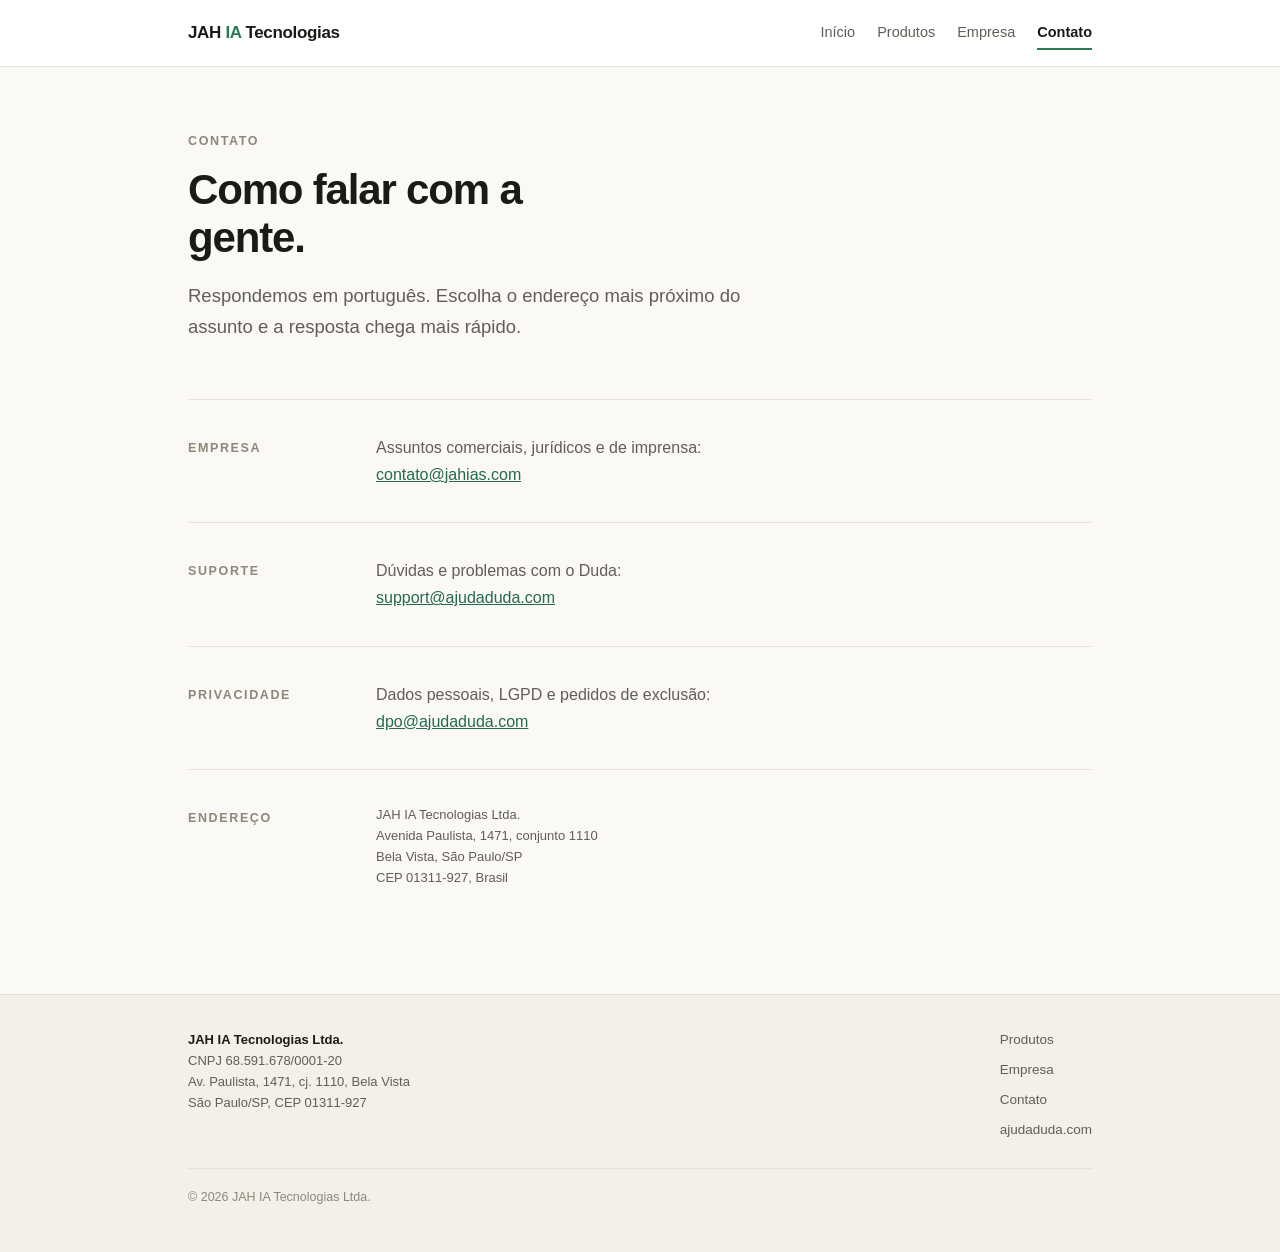
==== contato/index.html @ 72300bdf "Rebuild as a four-page site Rationale: the single page read as a company card, not as a company that" ====
<!doctype html>
<html lang="pt-BR">
<head>
<meta charset="utf-8">
<meta name="viewport" content="width=device-width, initial-scale=1">
<title>Contato — JAH IA Tecnologias</title>
<meta name="description" content="Como falar com a JAH IA Tecnologias: contato comercial, suporte ao Duda e privacidade.">
<link rel="canonical" href="https://jahias.com/contato/">
<meta property="og:title" content="Contato — JAH IA Tecnologias">
<meta property="og:description" content="Como falar com a JAH IA Tecnologias: contato comercial, suporte ao Duda e privacidade.">
<meta property="og:url" content="https://jahias.com/contato/">
<meta property="og:type" content="website">
<meta property="og:locale" content="pt_BR">
<link rel="stylesheet" href="/style.css">

</head>
<body>
<header class="site-head">
  <div class="wrap">
    <a class="brand" href="/">JAH <b>IA</b> Tecnologias</a>
    <nav class="nav">
      <a href="/">Início</a>
      <a href="/produtos/">Produtos</a>
      <a href="/empresa/">Empresa</a>
      <a href="/contato/" class="active">Contato</a>
    </nav>
  </div>
</header>
<main class="wrap">
  <div class="phead">
    <p class="eyebrow">Contato</p>
    <h1>Como falar com a gente.</h1>
    <p class="lede">
      Respondemos em português. Escolha o endereço mais próximo do assunto e a
      resposta chega mais rápido.
    </p>
  </div>

  <section class="row">
    <h2>Empresa</h2>
    <div>
      <p>
        Assuntos comerciais, jurídicos e de imprensa:<br>
        <a href="mailto:contato@jahias.com">contato@jahias.com</a>
      </p>
    </div>
  </section>

  <section class="row">
    <h2>Suporte</h2>
    <div>
      <p>
        Dúvidas e problemas com o Duda:<br>
        <a href="mailto:support@ajudaduda.com">support@ajudaduda.com</a>
      </p>
    </div>
  </section>

  <section class="row">
    <h2>Privacidade</h2>
    <div>
      <p>
        Dados pessoais, LGPD e pedidos de exclusão:<br>
        <a href="mailto:dpo@ajudaduda.com">dpo@ajudaduda.com</a>
      </p>
    </div>
  </section>

  <section class="row">
    <h2>Endereço</h2>
    <div>
      <address class="legal">
        JAH IA Tecnologias Ltda.<br>
        Avenida Paulista, 1471, conjunto 1110<br>
        Bela Vista, São Paulo/SP<br>
        CEP 01311-927, Brasil
      </address>
    </div>
  </section>
</main>
<footer class="site-foot">
  <div class="wrap">
    <div class="foot-grid">
      <address class="legal">
        <span class="rs">JAH IA Tecnologias Ltda.</span><br>
        CNPJ 68.591.678/0001-20<br>
        Av. Paulista, 1471, cj. 1110, Bela Vista<br>
        São Paulo/SP, CEP 01311-927
      </address>
      <nav class="foot-nav">
        <a href="/produtos/">Produtos</a>
        <a href="/empresa/">Empresa</a>
        <a href="/contato/">Contato</a>
        <a href="https://www.ajudaduda.com">ajudaduda.com</a>
      </nav>
    </div>
    <div class="copy">© 2026 JAH IA Tecnologias Ltda.</div>
  </div>
</footer>
</body>
</html>
---- style.css ----
/* jahias.com — JAH IA Tecnologias */

:root{
  --bg:#faf9f6; --panel:#fff; --ink:#1a1a17; --muted:#615e56; --faint:#8b8879;
  --line:#e5e1d8; --green:#2c7a55; --link:#256b4a; --wash:#f2f0e9;
}
@media (prefers-color-scheme:dark){
  :root:not([data-theme="light"]){
    --bg:#131310; --panel:#1a1a16; --ink:#f0eee7; --muted:#a5a294; --faint:#7d7a6d;
    --line:#2c2b23; --green:#5cbc8a; --link:#6fcf9b; --wash:#1e1e19;
  }
}
*{box-sizing:border-box}
html{-webkit-text-size-adjust:100%}
body{
  margin:0;background:var(--bg);color:var(--ink);
  font:16px/1.7 -apple-system,BlinkMacSystemFont,"Segoe UI",Inter,Roboto,Helvetica,Arial,sans-serif;
  -webkit-font-smoothing:antialiased;
}
.wrap{max-width:960px;margin:0 auto;padding:0 28px}

/* header */
.site-head{border-bottom:1px solid var(--line);background:var(--panel)}
.site-head .wrap{display:flex;align-items:center;justify-content:space-between;gap:20px;min-height:66px;flex-wrap:wrap}
.brand{font-weight:700;font-size:17px;letter-spacing:-.02em;text-decoration:none;color:var(--ink);white-space:nowrap}
.brand b{color:var(--green)}
.nav{display:flex;gap:22px;flex-wrap:wrap}
.nav a{
  text-decoration:none;color:var(--muted);font-size:14.5px;padding:4px 0;
  border-bottom:2px solid transparent;
}
.nav a:hover{color:var(--ink)}
.nav a.active{color:var(--ink);border-bottom-color:var(--green);font-weight:550}

/* page head */
.phead{padding:64px 0 8px}
.phead h1{font-size:clamp(30px,4.6vw,42px);line-height:1.14;letter-spacing:-.028em;margin:0 0 18px;font-weight:660;max-width:17ch}
.phead .lede{font-size:18.5px;color:var(--muted);margin:0;max-width:56ch}
.eyebrow{
  font-size:12.5px;text-transform:uppercase;letter-spacing:.13em;color:var(--faint);
  font-weight:650;margin:0 0 14px;
}

/* two-column editorial rows */
.row{
  display:grid;grid-template-columns:150px 1fr;gap:38px;
  padding:34px 0;border-top:1px solid var(--line);
}
.row:first-of-type{margin-top:48px}
.row > h2{
  font-size:12.5px;text-transform:uppercase;letter-spacing:.13em;color:var(--faint);
  margin:4px 0 0;font-weight:650;
}
.row > div > :first-child{margin-top:0}
.row > div > :last-child{margin-bottom:0}
.row p{margin:0 0 15px;max-width:60ch;color:var(--muted)}
.row p strong{color:var(--ink);font-weight:600}
a{color:var(--link)}

/* product entry */
.prod{background:var(--panel);border:1px solid var(--line);border-radius:14px;padding:24px 26px}
.prod h3{margin:0 0 4px;font-size:19px;letter-spacing:-.015em}
.prod .status{font-size:13px;color:var(--faint);margin:0 0 12px}
.prod p{margin:0 0 14px}
.prod a{font-weight:550;text-decoration:none}
.prod a:hover{text-decoration:underline}

/* definition list */
dl.facts{margin:0;display:grid;grid-template-columns:auto 1fr;gap:9px 26px;font-size:15px}
dl.facts dt{color:var(--faint);white-space:nowrap}
dl.facts dd{margin:0;color:var(--ink)}

/* footer */
.site-foot{border-top:1px solid var(--line);background:var(--wash);margin-top:72px;padding:34px 0 44px}
.foot-grid{display:flex;justify-content:space-between;gap:32px;flex-wrap:wrap}
.legal{font-size:13px;line-height:1.62;color:var(--muted);font-style:normal;max-width:44ch}
.legal .rs{color:var(--ink);font-weight:600}
.foot-nav{display:flex;flex-direction:column;gap:7px}
.foot-nav a{font-size:13.5px;color:var(--muted);text-decoration:none}
.foot-nav a:hover{color:var(--ink)}
.copy{margin-top:26px;padding-top:18px;border-top:1px solid var(--line);font-size:12.5px;color:var(--faint)}

@media (max-width:680px){
  .row{grid-template-columns:1fr;gap:14px;padding:28px 0}
  .phead{padding:44px 0 4px}
  dl.facts{grid-template-columns:1fr;gap:2px 0}
  dl.facts dt{margin-top:11px}
}
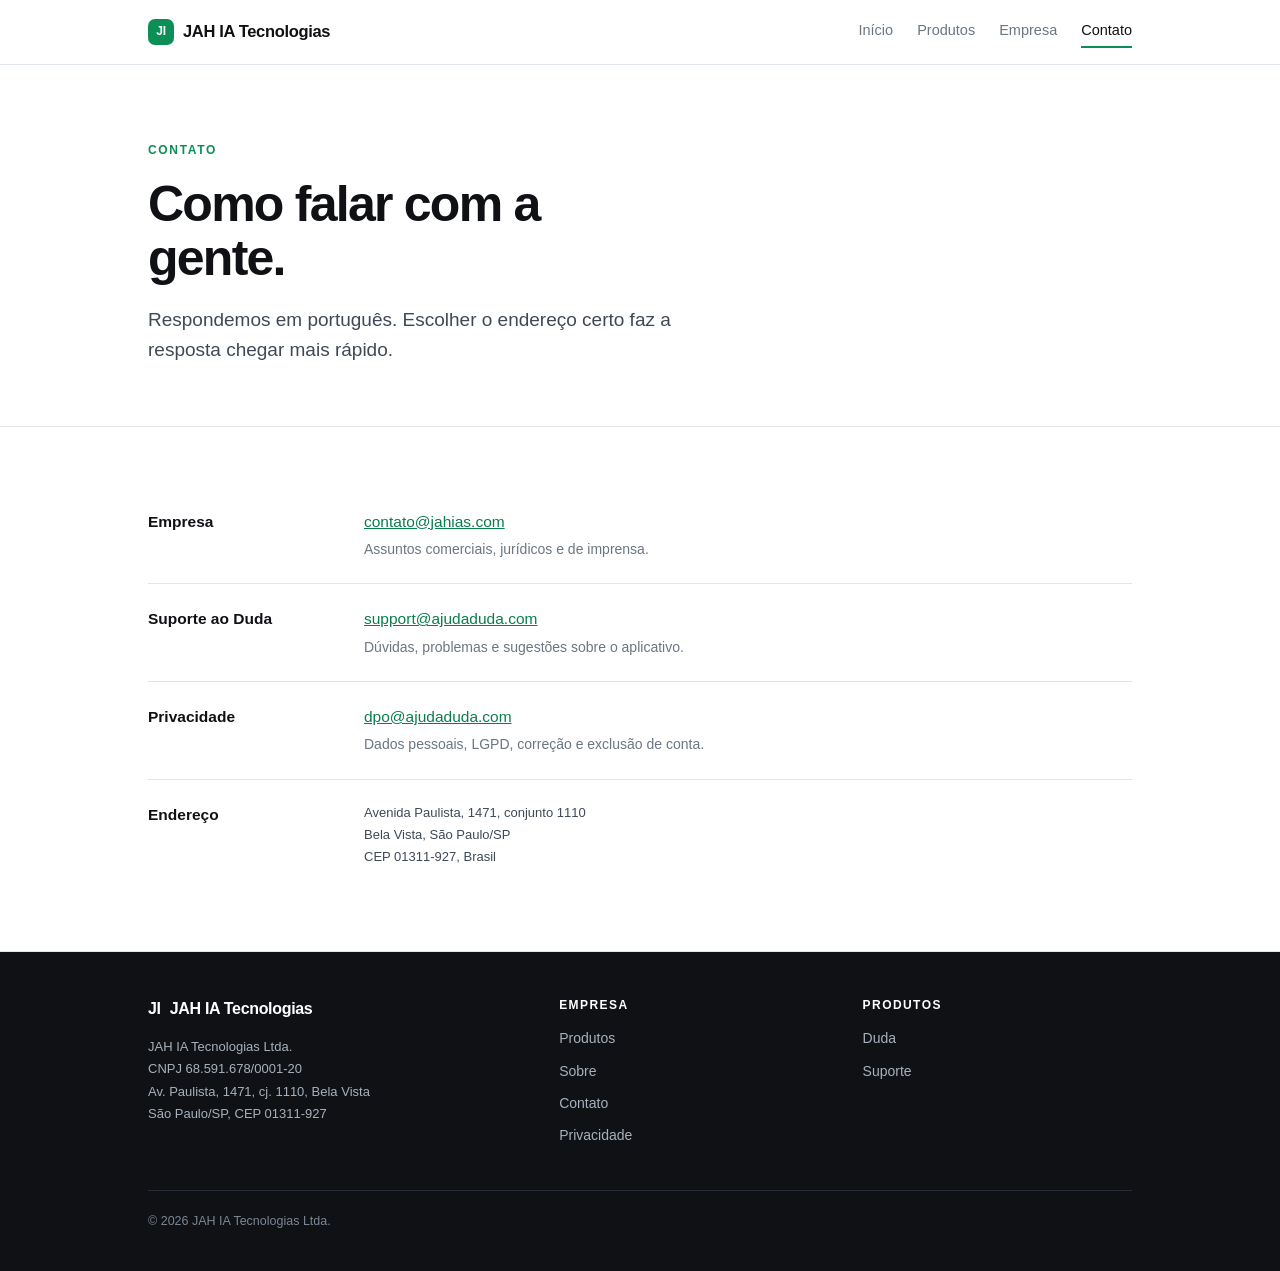
==== commit 7c3f71b5: "Five pages, real product content, new visual language Rationale: three problems with the last pass. " ====
--- a/contato/index.html
+++ b/contato/index.html
@@ -4,10 +4,10 @@
 <meta charset="utf-8">
 <meta name="viewport" content="width=device-width, initial-scale=1">
 <title>Contato — JAH IA Tecnologias</title>
-<meta name="description" content="Como falar com a JAH IA Tecnologias: contato comercial, suporte ao Duda e privacidade.">
+<meta name="description" content="Contato comercial, suporte ao Duda, privacidade e endereço da JAH IA Tecnologias.">
 <link rel="canonical" href="https://jahias.com/contato/">
 <meta property="og:title" content="Contato — JAH IA Tecnologias">
-<meta property="og:description" content="Como falar com a JAH IA Tecnologias: contato comercial, suporte ao Duda e privacidade.">
+<meta property="og:description" content="Contato comercial, suporte ao Duda, privacidade e endereço da JAH IA Tecnologias.">
 <meta property="og:url" content="https://jahias.com/contato/">
 <meta property="og:type" content="website">
 <meta property="og:locale" content="pt_BR">
@@ -17,7 +17,7 @@
 <body>
 <header class="site-head">
   <div class="wrap">
-    <a class="brand" href="/">JAH <b>IA</b> Tecnologias</a>
+    <a class="brand" href="/"><span class="glyph">JI</span>JAH IA Tecnologias</a>
     <nav class="nav">
       <a href="/">Início</a>
       <a href="/produtos/">Produtos</a>
@@ -26,73 +26,76 @@
     </nav>
   </div>
 </header>
-<main class="wrap">
-  <div class="phead">
+<div class="hero">
+  <div class="wrap">
     <p class="eyebrow">Contato</p>
     <h1>Como falar com a gente.</h1>
     <p class="lede">
-      Respondemos em português. Escolha o endereço mais próximo do assunto e a
-      resposta chega mais rápido.
+      Respondemos em português. Escolher o endereço certo faz a resposta chegar
+      mais rápido.
     </p>
   </div>
+</div>
 
-  <section class="row">
-    <h2>Empresa</h2>
-    <div>
-      <p>
-        Assuntos comerciais, jurídicos e de imprensa:<br>
-        <a href="mailto:contato@jahias.com">contato@jahias.com</a>
-      </p>
+<section>
+  <div class="wrap">
+    <div class="crow">
+      <h3>Empresa</h3>
+      <div>
+        <p><a href="mailto:contato@jahias.com">contato@jahias.com</a></p>
+        <p class="note">Assuntos comerciais, jurídicos e de imprensa.</p>
+      </div>
     </div>
-  </section>
-
-  <section class="row">
-    <h2>Suporte</h2>
-    <div>
-      <p>
-        Dúvidas e problemas com o Duda:<br>
-        <a href="mailto:support@ajudaduda.com">support@ajudaduda.com</a>
-      </p>
+    <div class="crow">
+      <h3>Suporte ao Duda</h3>
+      <div>
+        <p><a href="mailto:support@ajudaduda.com">support@ajudaduda.com</a></p>
+        <p class="note">Dúvidas, problemas e sugestões sobre o aplicativo.</p>
+      </div>
     </div>
-  </section>
-
-  <section class="row">
-    <h2>Privacidade</h2>
-    <div>
-      <p>
-        Dados pessoais, LGPD e pedidos de exclusão:<br>
-        <a href="mailto:dpo@ajudaduda.com">dpo@ajudaduda.com</a>
-      </p>
+    <div class="crow">
+      <h3>Privacidade</h3>
+      <div>
+        <p><a href="mailto:dpo@ajudaduda.com">dpo@ajudaduda.com</a></p>
+        <p class="note">Dados pessoais, LGPD, correção e exclusão de conta.</p>
+      </div>
     </div>
-  </section>
-
-  <section class="row">
-    <h2>Endereço</h2>
-    <div>
-      <address class="legal">
-        JAH IA Tecnologias Ltda.<br>
-        Avenida Paulista, 1471, conjunto 1110<br>
-        Bela Vista, São Paulo/SP<br>
-        CEP 01311-927, Brasil
-      </address>
+    <div class="crow">
+      <h3>Endereço</h3>
+      <div>
+        <address class="legal" style="color:var(--body)">
+          Avenida Paulista, 1471, conjunto 1110<br>
+          Bela Vista, São Paulo/SP<br>
+          CEP 01311-927, Brasil
+        </address>
+      </div>
     </div>
-  </section>
-</main>
+  </div>
+</section>
 <footer class="site-foot">
   <div class="wrap">
     <div class="foot-grid">
-      <address class="legal">
-        <span class="rs">JAH IA Tecnologias Ltda.</span><br>
-        CNPJ 68.591.678/0001-20<br>
-        Av. Paulista, 1471, cj. 1110, Bela Vista<br>
-        São Paulo/SP, CEP 01311-927
-      </address>
-      <nav class="foot-nav">
+      <div>
+        <div class="fbrand"><span class="glyph">JI</span>JAH IA Tecnologias</div>
+        <address class="legal">
+          JAH IA Tecnologias Ltda.<br>
+          CNPJ 68.591.678/0001-20<br>
+          Av. Paulista, 1471, cj. 1110, Bela Vista<br>
+          São Paulo/SP, CEP 01311-927
+        </address>
+      </div>
+      <div class="foot-col">
+        <h4>Empresa</h4>
         <a href="/produtos/">Produtos</a>
-        <a href="/empresa/">Empresa</a>
+        <a href="/empresa/">Sobre</a>
         <a href="/contato/">Contato</a>
-        <a href="https://www.ajudaduda.com">ajudaduda.com</a>
-      </nav>
+        <a href="/privacidade/">Privacidade</a>
+      </div>
+      <div class="foot-col">
+        <h4>Produtos</h4>
+        <a href="https://www.ajudaduda.com">Duda</a>
+        <a href="mailto:support@ajudaduda.com">Suporte</a>
+      </div>
     </div>
     <div class="copy">© 2026 JAH IA Tecnologias Ltda.</div>
   </div>
--- a/style.css
+++ b/style.css
@@ -1,88 +1,127 @@
 /* jahias.com — JAH IA Tecnologias */
 
 :root{
-  --bg:#faf9f6; --panel:#fff; --ink:#1a1a17; --muted:#615e56; --faint:#8b8879;
-  --line:#e5e1d8; --green:#2c7a55; --link:#256b4a; --wash:#f2f0e9;
+  --bg:#ffffff; --alt:#f4f6f9; --panel:#ffffff;
+  --ink:#0f1115; --body:#3f4956; --faint:#6b7683;
+  --line:#e1e6ec; --green:#0b8f57; --link:#0a7d4c;
+  --dark:#0f1115; --dark-line:#262d37; --dark-body:#a7b1bd;
 }
 @media (prefers-color-scheme:dark){
   :root:not([data-theme="light"]){
-    --bg:#131310; --panel:#1a1a16; --ink:#f0eee7; --muted:#a5a294; --faint:#7d7a6d;
-    --line:#2c2b23; --green:#5cbc8a; --link:#6fcf9b; --wash:#1e1e19;
+    --bg:#0f1115; --alt:#161a20; --panel:#161a20;
+    --ink:#f2f5f8; --body:#b3bcc7; --faint:#828d9a;
+    --line:#252c36; --green:#3ac489; --link:#4dd398;
+    --dark:#080a0d; --dark-line:#222932; --dark-body:#9aa4b1;
   }
 }
 *{box-sizing:border-box}
 html{-webkit-text-size-adjust:100%}
 body{
-  margin:0;background:var(--bg);color:var(--ink);
-  font:16px/1.7 -apple-system,BlinkMacSystemFont,"Segoe UI",Inter,Roboto,Helvetica,Arial,sans-serif;
+  margin:0;background:var(--bg);color:var(--body);
+  font:16px/1.65 -apple-system,BlinkMacSystemFont,"Segoe UI",Inter,Roboto,Helvetica,Arial,sans-serif;
   -webkit-font-smoothing:antialiased;
 }
-.wrap{max-width:960px;margin:0 auto;padding:0 28px}
+.wrap{max-width:1040px;margin:0 auto;padding:0 28px}
+h1,h2,h3{color:var(--ink)}
+a{color:var(--link)}
 
-/* header */
-.site-head{border-bottom:1px solid var(--line);background:var(--panel)}
-.site-head .wrap{display:flex;align-items:center;justify-content:space-between;gap:20px;min-height:66px;flex-wrap:wrap}
-.brand{font-weight:700;font-size:17px;letter-spacing:-.02em;text-decoration:none;color:var(--ink);white-space:nowrap}
-.brand b{color:var(--green)}
-.nav{display:flex;gap:22px;flex-wrap:wrap}
-.nav a{
-  text-decoration:none;color:var(--muted);font-size:14.5px;padding:4px 0;
-  border-bottom:2px solid transparent;
+/* ---------- header ---------- */
+.site-head{border-bottom:1px solid var(--line);background:var(--panel);position:sticky;top:0;z-index:20}
+.site-head .wrap{display:flex;align-items:center;justify-content:space-between;gap:20px;min-height:64px;flex-wrap:wrap}
+.brand{display:flex;align-items:center;gap:9px;font-weight:750;font-size:16.5px;letter-spacing:-.02em;text-decoration:none;color:var(--ink)}
+.brand .glyph{
+  width:26px;height:26px;border-radius:7px;background:var(--green);color:#fff;
+  display:grid;place-items:center;font-size:12px;font-weight:800;letter-spacing:-.03em;flex:none;
 }
+.nav{display:flex;gap:24px;flex-wrap:wrap}
+.nav a{text-decoration:none;color:var(--faint);font-size:14.5px;font-weight:500;padding:3px 0;border-bottom:2px solid transparent}
 .nav a:hover{color:var(--ink)}
-.nav a.active{color:var(--ink);border-bottom-color:var(--green);font-weight:550}
+.nav a.active{color:var(--ink);border-bottom-color:var(--green)}
 
-/* page head */
-.phead{padding:64px 0 8px}
-.phead h1{font-size:clamp(30px,4.6vw,42px);line-height:1.14;letter-spacing:-.028em;margin:0 0 18px;font-weight:660;max-width:17ch}
-.phead .lede{font-size:18.5px;color:var(--muted);margin:0;max-width:56ch}
+/* ---------- hero ---------- */
+.hero{padding:76px 0 60px;border-bottom:1px solid var(--line)}
+.hero h1{
+  font-size:clamp(32px,5.2vw,50px);line-height:1.08;letter-spacing:-.035em;
+  font-weight:760;margin:0 0 20px;max-width:16ch;
+}
+.hero .lede{font-size:19px;line-height:1.6;margin:0;max-width:54ch;color:var(--body)}
 .eyebrow{
-  font-size:12.5px;text-transform:uppercase;letter-spacing:.13em;color:var(--faint);
-  font-weight:650;margin:0 0 14px;
+  font-size:12px;text-transform:uppercase;letter-spacing:.14em;color:var(--green);
+  font-weight:750;margin:0 0 16px;
 }
 
-/* two-column editorial rows */
-.row{
-  display:grid;grid-template-columns:150px 1fr;gap:38px;
-  padding:34px 0;border-top:1px solid var(--line);
+/* ---------- generic section ---------- */
+section{padding:60px 0;border-bottom:1px solid var(--line)}
+section.tint{background:var(--alt)}
+section > .wrap > h2{
+  font-size:clamp(22px,3vw,29px);letter-spacing:-.025em;font-weight:720;
+  margin:0 0 12px;line-height:1.2;
 }
-.row:first-of-type{margin-top:48px}
-.row > h2{
-  font-size:12.5px;text-transform:uppercase;letter-spacing:.13em;color:var(--faint);
-  margin:4px 0 0;font-weight:650;
+.sub{font-size:17px;margin:0 0 34px;max-width:56ch;color:var(--body)}
+p{margin:0 0 15px;max-width:62ch}
+p:last-child{margin-bottom:0}
+
+/* ---------- cards ---------- */
+.grid{display:grid;gap:18px;grid-template-columns:repeat(auto-fit,minmax(248px,1fr))}
+.card{
+  background:var(--panel);border:1px solid var(--line);border-radius:12px;padding:24px;
 }
-.row > div > :first-child{margin-top:0}
-.row > div > :last-child{margin-bottom:0}
-.row p{margin:0 0 15px;max-width:60ch;color:var(--muted)}
-.row p strong{color:var(--ink);font-weight:600}
-a{color:var(--link)}
+.card h3{margin:0 0 8px;font-size:17px;letter-spacing:-.015em;font-weight:680}
+.card p{font-size:15px;margin:0;color:var(--body)}
+.num{
+  display:grid;place-items:center;width:28px;height:28px;border-radius:8px;
+  background:var(--green);color:#fff;font-size:13px;font-weight:750;margin-bottom:13px;
+}
 
-/* product entry */
-.prod{background:var(--panel);border:1px solid var(--line);border-radius:14px;padding:24px 26px}
-.prod h3{margin:0 0 4px;font-size:19px;letter-spacing:-.015em}
-.prod .status{font-size:13px;color:var(--faint);margin:0 0 12px}
-.prod p{margin:0 0 14px}
-.prod a{font-weight:550;text-decoration:none}
-.prod a:hover{text-decoration:underline}
+/* ---------- product block ---------- */
+.prod{border:1px solid var(--line);border-radius:14px;overflow:hidden;background:var(--panel)}
+.prod-top{padding:26px 28px;border-bottom:1px solid var(--line)}
+.prod-top h3{margin:0 0 6px;font-size:22px;letter-spacing:-.02em;font-weight:730}
+.badge{
+  display:inline-block;font-size:11.5px;font-weight:700;letter-spacing:.06em;text-transform:uppercase;
+  color:var(--green);border:1px solid var(--green);border-radius:20px;padding:3px 10px;margin-bottom:12px;
+}
+.prod-body{padding:24px 28px}
+.prod-body p{font-size:15.5px}
+.prod-foot{padding:16px 28px;background:var(--alt);border-top:1px solid var(--line);font-size:15px}
+.prod-foot a{font-weight:600;text-decoration:none}
+.prod-foot a:hover{text-decoration:underline}
 
-/* definition list */
-dl.facts{margin:0;display:grid;grid-template-columns:auto 1fr;gap:9px 26px;font-size:15px}
-dl.facts dt{color:var(--faint);white-space:nowrap}
-dl.facts dd{margin:0;color:var(--ink)}
+/* ---------- plain list ---------- */
+ul.plain{margin:0;padding:0;list-style:none}
+ul.plain li{
+  padding:13px 0 13px 22px;border-bottom:1px solid var(--line);position:relative;
+  font-size:15.5px;max-width:64ch;
+}
+ul.plain li:last-child{border-bottom:0}
+ul.plain li::before{
+  content:"";position:absolute;left:0;top:21px;width:7px;height:7px;border-radius:2px;background:var(--green);
+}
+ul.plain b{color:var(--ink);font-weight:640}
 
-/* footer */
-.site-foot{border-top:1px solid var(--line);background:var(--wash);margin-top:72px;padding:34px 0 44px}
-.foot-grid{display:flex;justify-content:space-between;gap:32px;flex-wrap:wrap}
-.legal{font-size:13px;line-height:1.62;color:var(--muted);font-style:normal;max-width:44ch}
-.legal .rs{color:var(--ink);font-weight:600}
-.foot-nav{display:flex;flex-direction:column;gap:7px}
-.foot-nav a{font-size:13.5px;color:var(--muted);text-decoration:none}
-.foot-nav a:hover{color:var(--ink)}
-.copy{margin-top:26px;padding-top:18px;border-top:1px solid var(--line);font-size:12.5px;color:var(--faint)}
+/* ---------- contact rows ---------- */
+.crow{display:grid;grid-template-columns:190px 1fr;gap:26px;padding:22px 0;border-bottom:1px solid var(--line)}
+.crow:last-child{border-bottom:0}
+.crow h3{margin:0;font-size:15.5px;font-weight:650}
+.crow p{margin:0;font-size:15.5px}
+.crow .note{color:var(--faint);font-size:14px;margin-top:4px}
 
-@media (max-width:680px){
-  .row{grid-template-columns:1fr;gap:14px;padding:28px 0}
-  .phead{padding:44px 0 4px}
-  dl.facts{grid-template-columns:1fr;gap:2px 0}
-  dl.facts dt{margin-top:11px}
+/* ---------- footer ---------- */
+.site-foot{background:var(--dark);color:var(--dark-body);padding:44px 0 40px}
+.foot-grid{display:grid;grid-template-columns:1.4fr 1fr 1fr;gap:34px}
+.site-foot .fbrand{display:flex;align-items:center;gap:9px;font-weight:750;font-size:16px;color:#fff;letter-spacing:-.02em;margin-bottom:14px}
+.legal{font-style:normal;font-size:13px;line-height:1.72;color:var(--dark-body)}
+.foot-col h4{margin:0 0 12px;font-size:12px;text-transform:uppercase;letter-spacing:.12em;color:#fff;font-weight:700}
+.foot-col a{display:block;font-size:14px;color:var(--dark-body);text-decoration:none;margin-bottom:9px}
+.foot-col a:hover{color:#fff}
+.copy{
+  margin-top:34px;padding-top:20px;border-top:1px solid var(--dark-line);
+  font-size:12.5px;color:#7c8794;
 }
+
+@media (max-width:760px){
+  .foot-grid{grid-template-columns:1fr;gap:28px}
+  .crow{grid-template-columns:1fr;gap:6px}
+  .hero{padding:52px 0 44px}
+  section{padding:44px 0}
+}
